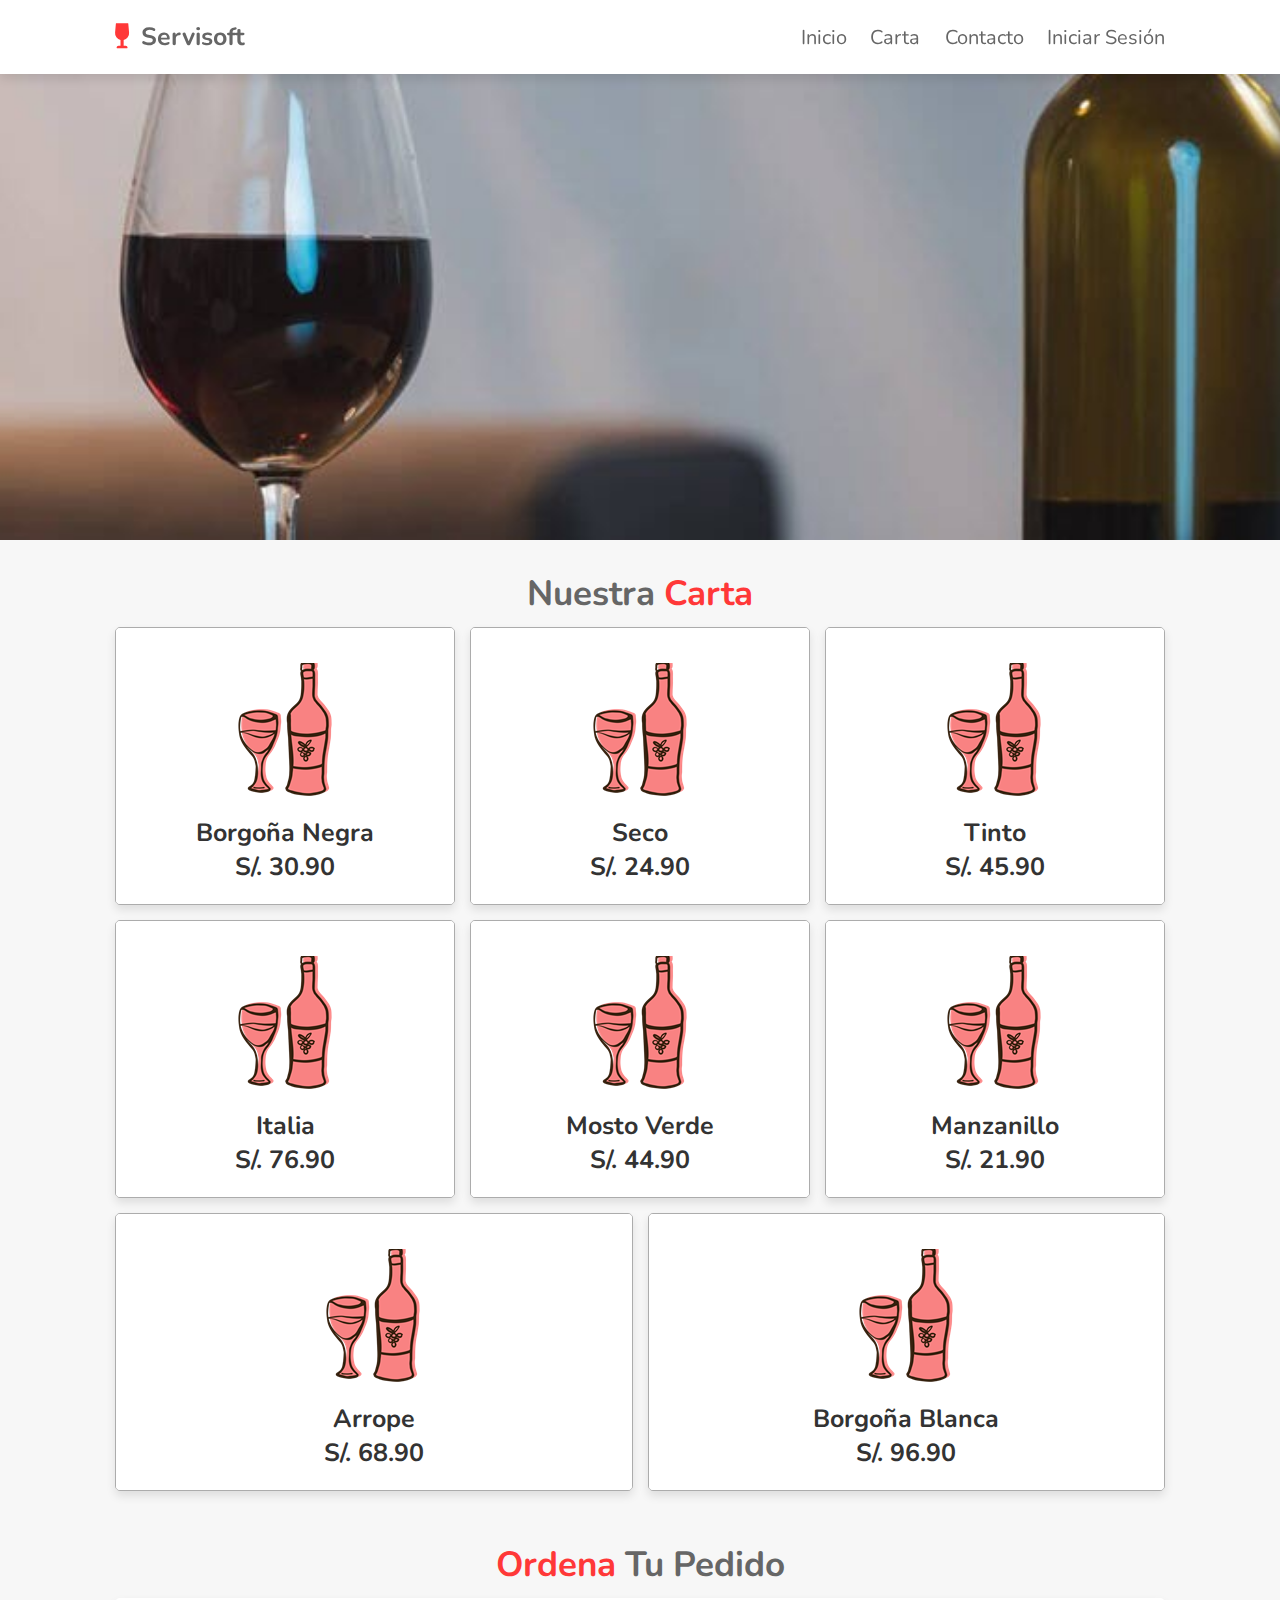
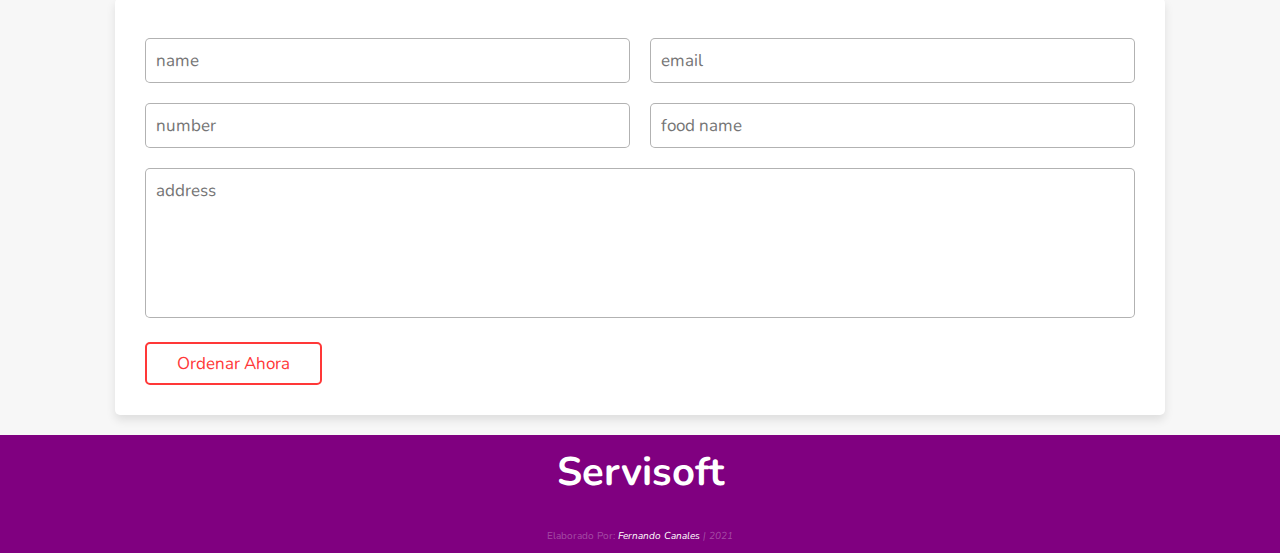
==== views/main.html @ 8d9f6def "Avances del proyecto final del curso de JavaScript" ====
<!DOCTYPE html>
<html lang="en">
<head>
    <meta charset="UTF-8">
    <meta http-equiv="X-UA-Compatible" content="IE=edge">
    <meta name="viewport" content="width=device-width, initial-scale=1.0">
    <link rel="stylesheet" href="../resources/css/Estilos.css">
    <link rel="stylesheet" href="../resources/css/footer.css">
    <script src="../resources/js/jquery-3.6.0.min.js"></script>
    <link rel="stylesheet" href="https://cdnjs.cloudflare.com/ajax/libs/font-awesome/5.15.3/css/all.min.css">
    <title>Servisoft</title>
</head>
<header>
    <a href="#" class="logo"><i class="fas fa-wine-glass"></i>
        Servisoft</a>
    <div id="menu-bar" class="fas fa-bars"></div>
    <nav class="navbar">
        <a href="main.html">inicio</a>
        <a href="#speciality">Carta </a>
        <a href="#order">Contacto</a>
        <a href="../index.html">Iniciar Sesión</a>
    </nav>
</header>
<section class="home" id="home">
</section>
<section class="speciality" id="speciality">
    <h1 class="heading"> Nuestra <span>carta</span> </h1>
    <div class="box-container">
        <div class="box">
            <img class="image" src="../resources/img/borgonanegra.jpg" alt="">
            <div class="content">
                <img src="../resources/img/WineBottleAndGlass.png" alt="">
                <h3>Borgoña Negra</h3>
                <h3>S/. 30.90</h3>
            </div>
        </div>
        <div class="box">
            <img class="image" src="../resources/img/vinoseco.jpg" alt="">
            <div class="content">
                <img src="../resources/img/WineBottleAndGlass.png" alt="">
                <h3>Seco</h3>
                <h3>S/. 24.90</h3>
            </div>
        </div>
        <div class="box">
            <img class="image" src="../resources/img/vinoTinto.jpg" alt="">
            <div class="content">
                <img src="../resources/img/WineBottleAndGlass.png" alt="">
                <h3>Tinto</h3>
                <h3>S/. 45.90</h3>
            </div>
        </div>
        <div class="box">
            <img class="image" src="../resources/img/VinoItalia.jpg" alt="">
            <div class="content">
                <img src="../resources/img/WineBottleAndGlass.png" alt="">
                <h3>Italia</h3>
                <h3>S/. 76.90</h3>
            </div>
        </div>
        <div class="box">
            <img class="image" src="../resources/img/MostoVerde.jpg" alt="">
            <div class="content">
                <img src="../resources/img/WineBottleAndGlass.png" alt="">
                <h3>Mosto Verde</h3>
                <h3>S/. 44.90</h3>
            </div>
        </div>
        <div class="box">
            <img class="image" src="../resources/img/VinoManzanillo.jpg" alt="">
            <div class="content">
                <img src="../resources/img/WineBottleAndGlass.png" alt="">
                <h3>Manzanillo</h3>
                <h3>S/. 21.90</h3>
            </div>
        </div>
        <div class="box">
            <img class="image" src="../resources/img/VinoArrope.jpg" alt="">
            <div class="content">
                <img src="../resources/img/WineBottleAndGlass.png" alt="">
                <h3>Arrope</h3>
                <h3>S/. 68.90</h3>
            </div>
        </div>
        <div class="box">
            <img class="image" src="../resources/img/BorgoñaBlanca.jpg" alt="">
            <div class="content">
                <img src="../resources/img/WineBottleAndGlass.png" alt="">
                <h3>Borgoña Blanca</h3>
                <h3>S/. 96.90</h3>
            </div>
        </div>
    </div>
    </div>
</section>
<section class="order" id="order">
    <h1 class="heading"> <span>ordena</span> tu pedido </h1>
    <div class="row">
        <form id="formularioLS">
            <div class="inputBox">
                <input id="inpnom" type="text" placeholder="name">
                <input id="inpema" type="email" placeholder="email">
            </div>
            <div class="inputBox">
                <input id="inpnum" type="text" placeholder="number">
                <input id="inpfona" type="text" placeholder="food name">
            </div>
            <textarea placeholder="address" id="inpadr" cols="30" rows="10"></textarea>
            <button id="boton-guardar" value="order now" class="btn">Ordenar ahora</button>
        </form>
    </div>
</section>
<footer class="footer-07" align="center">
    <div class="container">
        <div class="row justify-content-center">
            <div class="col-md-12 text-center">
                <h2 class="footer-heading">
                    <a href="#" class="logo">Servisoft</a>
                </h2>
            </div>
        </div>
        <div class="col-md-12 text-center">
            <p class="copyright">Elaborado por: 
                <i class="ion-ios-heart" aria-hidden="true" /> 
                <a href="https://github.com/Jesusf2003" target="_blank">Fernando Canales</a> | 2021
            </p>
        </div>
    </div>
    </footer>
<script src="../resources/js/localstorage.js"></script>
</body>
</html>
---- resources/css/Estilos.css ----
@import url('https://fonts.googleapis.com/css2?family=Nunito:wght@200;300;400;600;700&display=swap');

:root{
  --red:#ff3838;
}

*{
  font-family: 'Nunito', sans-serif;
  margin:0; padding:0;
  box-sizing: border-box;
  outline: none; border:none;
  text-decoration: none;
  text-transform: capitalize;
  transition:all .2s linear;
  
}

*::selection{
  background:var(--red);
  color:#fff;
}

html{
  font-size: 62.5%;
  overflow-x: hidden;
  scroll-behavior: smooth;
  scroll-padding-top: 6rem;
}

body{
  background:#f7f7f7;
}

section{
  padding:2rem 9%;
}

.heading{
  text-align: center;
  font-size: 3.5rem;
  padding:1rem;
  color:#666;
}

.heading span{
  color:var(--red);
}

.btn{
  display: inline-block;
  padding:.8rem 3rem;
  border:.2rem solid var(--red);
  color:var(--red);
  cursor: pointer;
  font-size: 1.7rem;
  border-radius: .5rem;
  position: relative;
  overflow: hidden;
  z-index: 0;
  margin-top: 1rem;
}
.boton2{
  display: flex;
  justify-content: center;
}

.btn::before{
  content: '';
  position: absolute;
  top:0; right: 0;
  width:0%;
  height:100%;
  background:var(--red);
  transition: .3s linear;
  z-index: -1;
}

.btn:hover::before{
  width:100%;
  left: 0;
}

.btn:hover{
  color:#fff;
}

header{
  position: fixed;
  top:0; left: 0; right:0;
  z-index: 1000;
  display: flex;
  align-items: center;
  justify-content: space-between;
  background:#fff;
  padding:2rem 9%;
  box-shadow: 0 .5rem 1rem rgba(0,0,0,.1);
}

header .logo{
  font-size: 2.5rem;
  font-weight: bolder;
  color:#666;
}

header .logo i{
  padding-right: .5rem;
  color:var(--red);
}

header .navbar a{
  font-size: 2rem;
  margin-left: 2rem;
  color:#666;
}

header .navbar a:hover{
  color:var(--red);
}

#menu-bar{
  font-size: 3rem;
  cursor: pointer;
  color:#666;
  border:.1rem solid #666;
  border-radius: .3rem;
  padding:.5rem 1.5rem;
  display: none;
}

.home{
  display: flex;
  flex-wrap: wrap;
  gap:1.5rem;
  min-height: 60vh;
  align-items: center;
  background:url(../img/winebanner.jpg) no-repeat;
  background-size: cover;
  background-position: center;
}

.home .content{
  flex:1 1 40rem;
  padding-top: 6.5rem;
}
.txt
{
  text-align:justify;
}
.home .image{
 /*flex:1 1 40rem;*/
 width: 410px;
 height: 200px;

}

.home .image img{
  width:100%;
  padding:1rem;
  animation:float 3s linear infinite;
}

@keyframes float{
  0%, 100%{
    transform: translateY(0rem);
  }
  50%{
    transform: translateY(3rem);
  }
}

.home .content h3{
  font-size: 5rem;
  color:#333;
}

.home .content p{
  font-size: 1.7rem;
  color:#666;
  padding:1rem 0;
}

.speciality .box-container{
  display: flex;
  flex-wrap: wrap;
  gap:1.5rem;
}

.speciality .box-container .box{
  flex:1 1 30rem;
  position: relative;
  overflow: hidden;
  box-shadow: 0 .5rem 1rem rgba(0,0,0,.1);
  border:.1rem solid rgba(0,0,0,.3);
  cursor: pointer;
  border-radius: .5rem;
}

.speciality .box-container .box .image{
  height:100%;
  width:100%;
  object-fit: cover;
  position: absolute;
  top:-100%; left:0;
}

.speciality .box-container .box .content{
  text-align: center;
  background:#fff;
  padding:2rem;
}

.speciality .box-container .box .content img{
  margin:1.5rem 0;
}

.speciality .box-container .box .content h3{
  font-size: 2.5rem;
  color:#333;
}

.speciality .box-container .box .content p{
  font-size: 1.6rem;
  color:#666;
  padding:1rem 0;
}

.speciality .box-container .box:hover .image{
  top:0;
}

.speciality .box-container .box:hover .content{
  transform: translateY(100%);
}

.popular .box-container{
  display: flex;
  flex-wrap: wrap;
  gap:1.5rem;
}

.popular .box-container .box{
  padding:2rem;
  background:#fff;
  box-shadow: 0 .5rem 1rem rgba(0,0,0,.1);
  border:.1rem solid rgba(0,0,0,.3);
  border-radius: .5rem;
  text-align: center;
  flex:1 1 30rem;
  position: relative;
}

.popular .box-container .box img{
  height:25rem;
  object-fit: cover;
  width:100%;
  border-radius: .5rem;
}

.popular .box-container .box .price{
  position: absolute;
  top:3rem; left:3rem;
  background:var(--red);
  color:#fff;
  font-size: 2rem;
  padding:.5rem 1rem;
  border-radius: .5rem;
}

.popular .box-container .box h3{
  color:#333;
  font-size: 2.5rem;
  padding-top: 1rem;
}

.popular .box-container .box .stars i{
  color:gold;
  font-size: 1.7rem;
  padding:1rem .1rem;
}

.steps{
  display: flex;
  flex-wrap: wrap;
  gap:1.5rem;
  padding:1rem;
}

.steps .box{
  flex:1 1 25rem;
  padding:1rem;
  text-align: center;
}

.steps .box img{
  border-radius: 50%;
  border:1rem solid #fff;
  box-shadow: 0 .5rem 1rem rgba(0,0,0,.1);
}

.steps .box h3{
  font-size: 3rem;
  color:#333;
  padding:1rem;
}

.gallery .box-container{
  display: flex;
  flex-wrap: wrap;
  gap:1.5rem;
}

.gallery .box-container .box{
  height:25rem;
  flex:1 1 30rem;
  border:1rem solid #fff;
  box-shadow: 0 .5rem 1rem rgba(0,0,0,.1);
  border-radius: .5rem;
  position: relative;
  overflow: hidden;
}

.gallery .box-container .box img{
  height:100%;
  width:100%;
  object-fit: cover;
}

.gallery .box-container .box .content{
  position: absolute;
  top:-100%; left:0;
  height: 100%;
  width:100%;
  background:rgba(255,255,255,.9);
  padding:2rem;
  padding-top: 5rem;
  text-align: center;
}

.gallery .box-container .box .content h3{
  font-size: 2.5rem;
  color:#333;
}

.gallery .box-container .box .content p{
  font-size: 1.5rem;
  color:#666;
  padding:1rem 0;
}

.gallery .box-container .box:hover .content{
  top:0;
}

.review .box-container{
  display: flex;
  flex-wrap: wrap;
  gap:1.5rem;
}

.review .box-container .box{
  text-align: center;
  padding:2rem;
  border:1rem solid #fff;
  box-shadow: 0 .5rem 1rem rgba(0,0,0,.3);
  border-radius: .5rem;
  flex:1 1 25rem;
  background:#333;
  margin-top: 6rem;

}

.review .box-container .box img{
  height: 12rem;
  width:12rem;
  border-radius: 50%;
  border:1rem solid #fff;
  margin-top: -8rem;
  object-fit: cover;
}

.review .box-container .box h3{
  font-size: 2.5rem;
  color:#fff;
  padding:.5rem 0;
}

.review .box-container .box .stars i{
  font-size: 2rem;
  color:var(--red);
  padding:.5rem 0;
}

.review .box-container .box p{
  font-size: 1.5rem;
  color:#eee;
  padding:1rem 0;
}

.order .row{
  padding:2rem;
  box-shadow: 0 .5rem 1rem rgba(0,0,0,.1);
  background:#fff;
  display: flex;
  flex-wrap: wrap;
  gap:1.5rem;
  border-radius: .5rem;
}

.order .row .image{
  flex:1 1 30rem;
}

.order .row .image img{
  height: 100%;
  width:100%;
  object-fit: cover;
  border-radius: .5rem;
}

.order .row form{
  flex:1 1 50rem;
  padding:1rem;
}

.order .row form .inputBox{
  display: flex;
  justify-content: space-between;
  flex-wrap: wrap;
}

.order .row form .inputBox input, .order .row form textarea{
  padding:1rem;
  margin:1rem 0;
  font-size: 1.7rem;
  color:#333;
  text-transform: none;
  border:.1rem solid rgba(0,0,0,.3);
  border-radius: .5rem;
  width:49%;
}

.order .row form textarea{
  width:100%;
  resize: none;
  height:15rem;
}

.order .row form .btn{
  background:none;
}

.order .row form .btn:hover{
  background:var(--red);
}

.footer{
  background:#000;
  text-align: center;
}

.footer .share{
  display: flex;
  gap:1.5rem;
  justify-content: center;
  flex-wrap: wrap;
}

.footer .credit{
  padding:2.5rem 1rem;
  color:#fff;
  font-weight: normal;
  font-size: 2rem;
}

.footer .credit span{
  color:var(--red);
}

#scroll-top{
  position: fixed;
  top:-120%;
  right:2rem;
  padding:.5rem 1.5rem;
  font-size: 4rem;
  background:var(--red);
  color:#fff;
  border-radius: .5rem;
  transition: 1s linear;
  z-index: 1000;
}

#scroll-top.active{
  top:calc(100% - 12rem)
}

.loader-container{
  position: fixed;
  top:0; left:0;
  z-index: 10000;
  background:#fff;
  display: flex;
  align-items: center;
  justify-content: center;
  height:100%;
  width:100%;
}

.loader-container.fade-out{
  top:-120%;
}


.mapa {
    padding: 15px ;
    background: #fff;
;
    text-align: center;
}
.mapa h3{
    font-size: 25px;
}
.mapa p{
    text-align: justify;
}



@media(max-width:991px){

  html{
    font-size: 55%;
  }

  header{
    padding:2rem;
  }

  section{
    padding:2rem;
  }

}

@media(max-width:768px){

  #menu-bar{
    display: initial;
  }

  header .navbar{
    position: absolute;
    top:100%; left: 0; right:0;
    background: #f7f7f7;
    border-top: .1rem solid rgba(0,0,0,.1);
    clip-path: polygon(0 0, 100% 0, 100% 0, 0 0);
  }

  header .navbar.active{
    clip-path: polygon(0 0, 100% 0, 100% 100%, 0% 100%);
  }

  header .navbar a{
    margin: 1.5rem;
    padding:1.5rem;
    display: block;
    border:.2rem solid rgba(0,0,0,.1);
    border-left:.5rem solid var(--red);
    background:#fff;
  }

}

@media(max-width:450px){

  html{
    font-size: 50%;
  }

  .order .row form .inputBox input{
    width:100%;
  }

}
---- resources/css/footer.css ----
.ftco-footer-social li {
    list-style: none;
    margin: 0 10px 0 0;
    display: inline-block;
}

.ftco-footer-social li a {
    height: 40px;
    width: 40px;
    display: block;
    background: rgba(0, 0, 0, 0.05);
    border-radius: 50%;
    position: relative;
}

.ftco-footer-social li a span {
    position: absolute;
    font-size: 20px;
    top: 50%;
    left: 50%;
    -webkit-transform: translate(-50%, -50%);
    -ms-transform: translate(-50%, -50%);
    transform: translate(-50%, -50%);
}

.ftco-footer-social li a:hover {
    color: #fff;
}

footer {
    padding: 1em 0;
}

.footer-07 {
    background: purple;
}

.footer-07 a {
    color: white;
}

.footer-07 p {
    color: rgba(255, 255, 255, 0.3);
}

.footer-07 .footer-heading {
    font-size: 40px;
    color: #fff;
    font-weight: 700;
    margin-bottom: 30px;
}

.footer-07 .footer-heading .logo {
    color: #fff;
}

.footer-07 .menu {
    margin-bottom: 30px;
}

.footer-07 .menu a {
    color: rgba(255, 255, 255, 0.6);
    margin: 0 10px;
    text-transform: uppercase;
    letter-spacing: 1px;
}

.footer-07 .ftco-footer-social li a {
    background: transparent;
    border: 1px solid #a3de83;
}
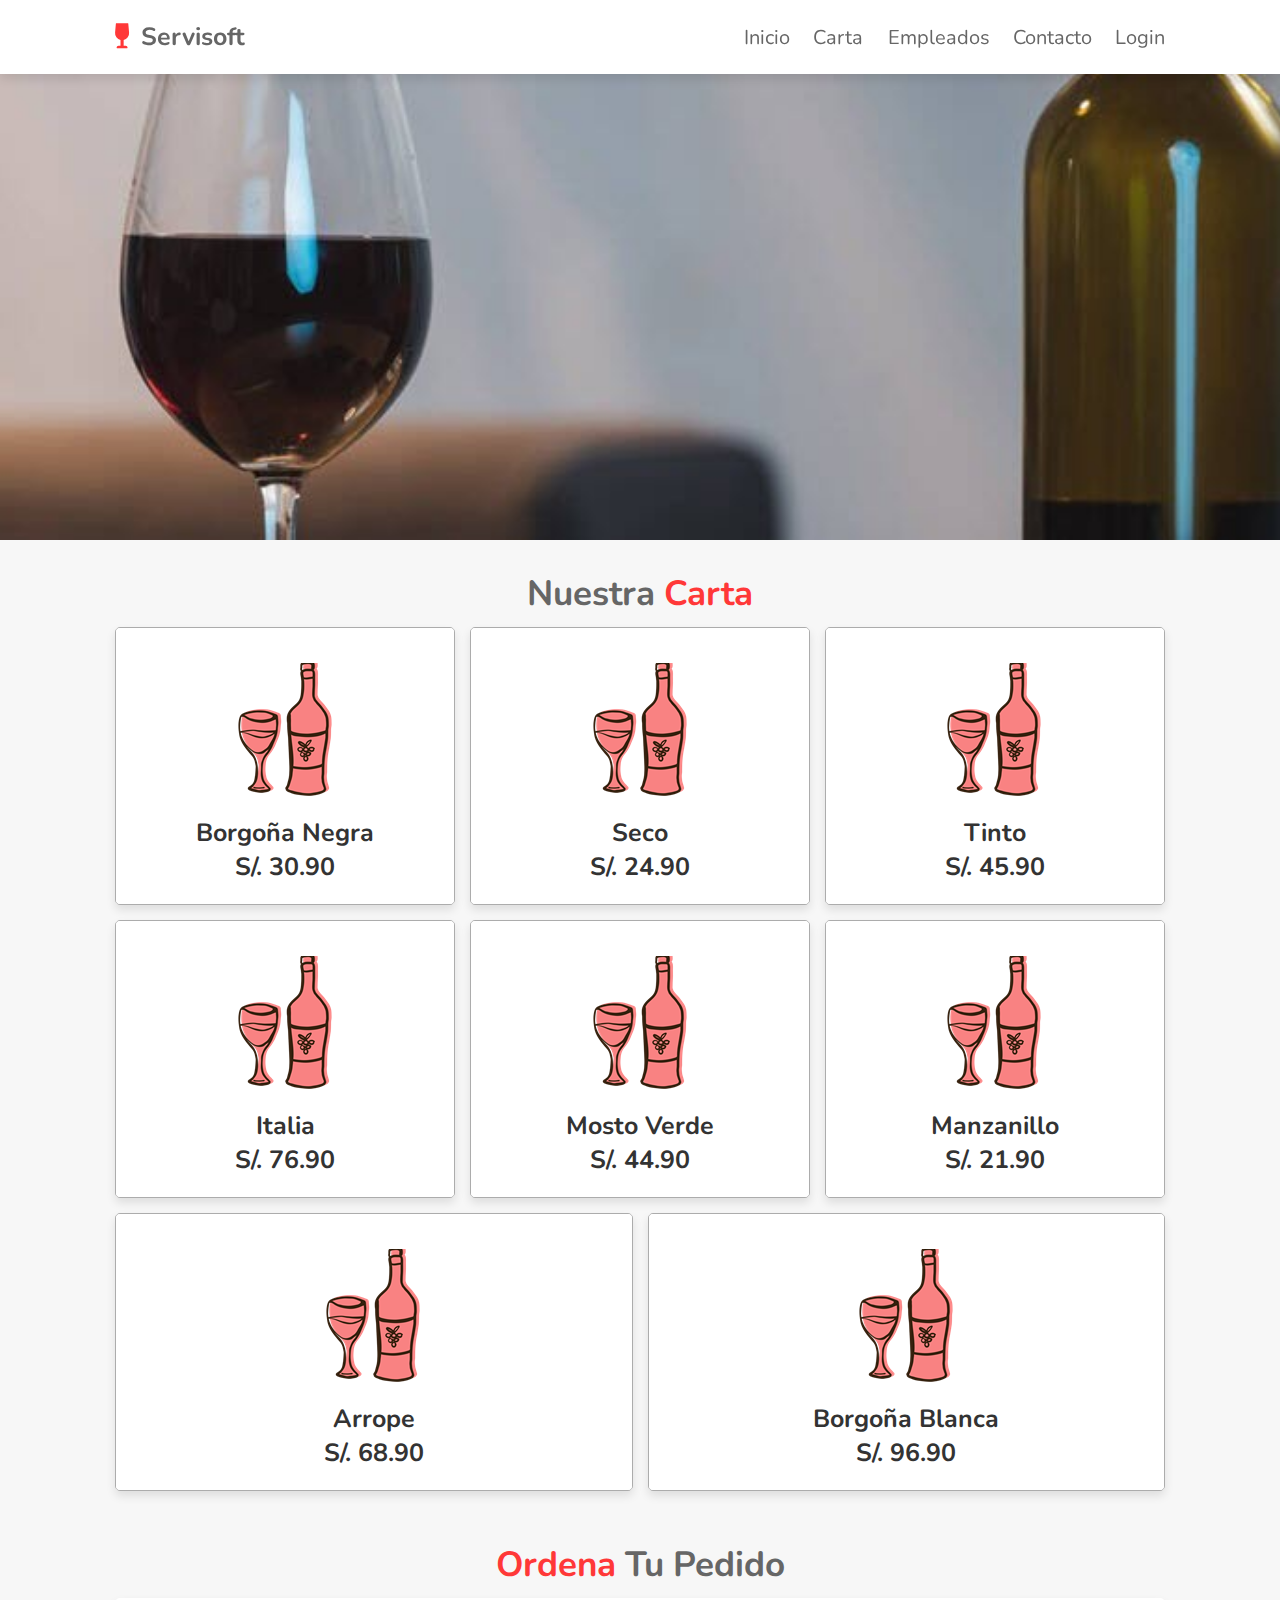
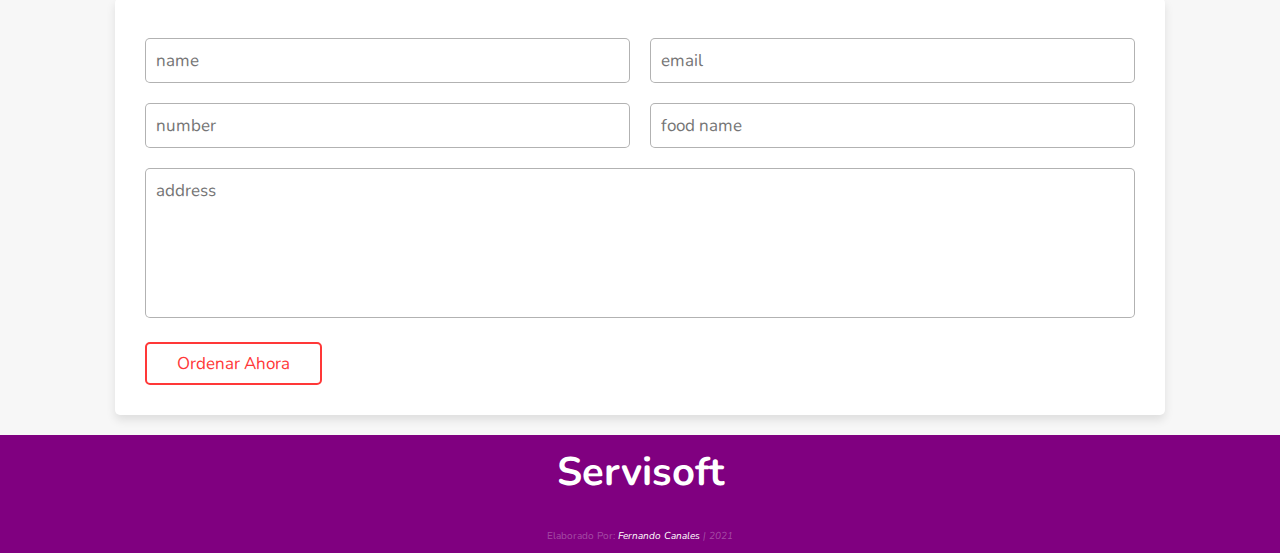
==== commit 205b1b6b: "Se realizaron los siguiente arreglos: Limpieza en la carpeta resources/css, limpieza de código en lo" ====
--- a/views/main.html
+++ b/views/main.html
@@ -1,11 +1,13 @@
 <!DOCTYPE html>
 <html lang="en">
+
 <head>
     <meta charset="UTF-8">
     <meta http-equiv="X-UA-Compatible" content="IE=edge">
     <meta name="viewport" content="width=device-width, initial-scale=1.0">
     <link rel="stylesheet" href="../resources/css/Estilos.css">
-    <link rel="stylesheet" href="../resources/css/footer.css">
+    <link rel="stylesheet" href="../resources/css/alertify.css">
+    <link rel="stylesheet" href="../resources/css/alertify.min.css">
     <script src="../resources/js/jquery-3.6.0.min.js"></script>
     <link rel="stylesheet" href="https://cdnjs.cloudflare.com/ajax/libs/font-awesome/5.15.3/css/all.min.css">
     <title>Servisoft</title>
@@ -17,8 +19,9 @@
     <nav class="navbar">
         <a href="main.html">inicio</a>
         <a href="#speciality">Carta </a>
+        <a href="NewEmployee.html">Empleados</a>
         <a href="#order">Contacto</a>
-        <a href="../index.html">Iniciar Sesión</a>
+        <a href="../index.html">Login</a>
     </nav>
 </header>
 <section class="home" id="home">
@@ -98,14 +101,14 @@
     <div class="row">
         <form id="formularioLS">
             <div class="inputBox">
-                <input id="inpnom" type="text" placeholder="name">
-                <input id="inpema" type="email" placeholder="email">
+                <input id="inpnom" type="text" placeholder="name" required>
+                <input id="inpema" type="email" placeholder="email" required>
             </div>
             <div class="inputBox">
-                <input id="inpnum" type="text" placeholder="number">
-                <input id="inpfona" type="text" placeholder="food name">
+                <input id="inpnum" type="text" placeholder="number" required>
+                <input id="inpfona" type="text" placeholder="food name" required>
             </div>
-            <textarea placeholder="address" id="inpadr" cols="30" rows="10"></textarea>
+            <textarea placeholder="address" id="inpadr" cols="30" rows="10" required></textarea>
             <button id="boton-guardar" value="order now" class="btn">Ordenar ahora</button>
         </form>
     </div>
@@ -120,13 +123,15 @@
             </div>
         </div>
         <div class="col-md-12 text-center">
-            <p class="copyright">Elaborado por: 
-                <i class="ion-ios-heart" aria-hidden="true" /> 
+            <p class="copyright">Elaborado por:
+                <i class="ion-ios-heart" aria-hidden="true" />
                 <a href="https://github.com/Jesusf2003" target="_blank">Fernando Canales</a> | 2021
             </p>
         </div>
     </div>
-    </footer>
+</footer>
 <script src="../resources/js/localstorage.js"></script>
+<script src="../resources/js/alertify.min.js"></script>
 </body>
+
 </html>--- a/resources/css/Estilos.css
+++ b/resources/css/Estilos.css
@@ -580,4 +580,76 @@
     width:100%;
   }
 
+}
+
+.ftco-footer-social li {
+  list-style: none;
+  margin: 0 10px 0 0;
+  display: inline-block;
+}
+
+.ftco-footer-social li a {
+  height: 40px;
+  width: 40px;
+  display: block;
+  background: rgba(0, 0, 0, 0.05);
+  border-radius: 50%;
+  position: relative;
+}
+
+.ftco-footer-social li a span {
+  position: absolute;
+  font-size: 20px;
+  top: 50%;
+  left: 50%;
+  -webkit-transform: translate(-50%, -50%);
+  -ms-transform: translate(-50%, -50%);
+  transform: translate(-50%, -50%);
+}
+
+.ftco-footer-social li a:hover {
+  color: #fff;
+}
+
+footer {
+  padding: 1em 0;
+}
+
+.footer-07 {
+  background: purple;
+}
+
+.footer-07 a {
+  color: white;
+}
+
+.footer-07 p {
+  color: rgba(255, 255, 255, 0.3);
+}
+
+.footer-07 .footer-heading {
+  font-size: 40px;
+  color: #fff;
+  font-weight: 700;
+  margin-bottom: 30px;
+}
+
+.footer-07 .footer-heading .logo {
+  color: #fff;
+}
+
+.footer-07 .menu {
+  margin-bottom: 30px;
+}
+
+.footer-07 .menu a {
+  color: rgba(255, 255, 255, 0.6);
+  margin: 0 10px;
+  text-transform: uppercase;
+  letter-spacing: 1px;
+}
+
+.footer-07 .ftco-footer-social li a {
+  background: transparent;
+  border: 1px solid #a3de83;
 }--- a/resources/css/alertify.css
+++ b/resources/css/alertify.css
@@ -0,0 +1,968 @@
+/**
+ * alertifyjs 1.13.1 http://alertifyjs.com
+ * AlertifyJS is a javascript framework for developing pretty browser dialogs and notifications.
+ * Copyright 2019 Mohammad Younes <Mohammad@alertifyjs.com> (http://alertifyjs.com) 
+ * Licensed under GPL 3 <https://opensource.org/licenses/gpl-3.0>*/
+.alertify .ajs-dimmer {
+  position: fixed;
+  z-index: 1981;
+  top: 0;
+  right: 0;
+  bottom: 0;
+  left: 0;
+  padding: 0;
+  margin: 0;
+  background-color: #252525;
+  opacity: .5;
+}
+.alertify .ajs-modal {
+  position: fixed;
+  top: 0;
+  right: 0;
+  left: 0;
+  bottom: 0;
+  padding: 0;
+  overflow-y: auto;
+  z-index: 1981;
+}
+.alertify .ajs-dialog {
+  position: relative;
+  margin: 5% auto;
+  min-height: 110px;
+  max-width: 500px;
+  padding: 24px 24px 0 24px;
+  outline: 0;
+  background-color: #fff;
+}
+.alertify .ajs-dialog.ajs-capture:before {
+  content: '';
+  position: absolute;
+  top: 0;
+  right: 0;
+  bottom: 0;
+  left: 0;
+  display: block;
+  z-index: 1;
+}
+.alertify .ajs-reset {
+  position: absolute !important;
+  display: inline !important;
+  width: 0 !important;
+  height: 0 !important;
+  opacity: 0 !important;
+}
+.alertify .ajs-commands {
+  position: absolute;
+  right: 4px;
+  margin: -14px 24px 0 0;
+  z-index: 2;
+}
+.alertify .ajs-commands button {
+  display: none;
+  width: 10px;
+  height: 10px;
+  margin-left: 10px;
+  padding: 10px;
+  border: 0;
+  background-color: transparent;
+  background-repeat: no-repeat;
+  background-position: center;
+  cursor: pointer;
+}
+.alertify .ajs-commands button.ajs-close {
+  background-image: url([data-uri]);
+}
+.alertify .ajs-commands button.ajs-maximize {
+  background-image: url([data-uri]);
+}
+.alertify .ajs-header {
+  margin: -24px;
+  margin-bottom: 0;
+  padding: 16px 24px;
+  background-color: #fff;
+}
+.alertify .ajs-body {
+  min-height: 56px;
+}
+.alertify .ajs-body .ajs-content {
+  padding: 16px 24px 16px 16px;
+}
+.alertify .ajs-footer {
+  padding: 4px;
+  margin-left: -24px;
+  margin-right: -24px;
+  min-height: 43px;
+  background-color: #fff;
+}
+.alertify .ajs-footer .ajs-buttons.ajs-primary {
+  text-align: right;
+}
+.alertify .ajs-footer .ajs-buttons.ajs-primary .ajs-button {
+  margin: 4px;
+}
+.alertify .ajs-footer .ajs-buttons.ajs-auxiliary {
+  float: left;
+  clear: none;
+  text-align: left;
+}
+.alertify .ajs-footer .ajs-buttons.ajs-auxiliary .ajs-button {
+  margin: 4px;
+}
+.alertify .ajs-footer .ajs-buttons .ajs-button {
+  min-width: 88px;
+  min-height: 35px;
+}
+.alertify .ajs-handle {
+  position: absolute;
+  display: none;
+  width: 10px;
+  height: 10px;
+  right: 0;
+  bottom: 0;
+  z-index: 1;
+  background-image: url([data-uri]);
+  -webkit-transform: scaleX(1) /*rtl:scaleX(-1)*/;
+          transform: scaleX(1) /*rtl:scaleX(-1)*/;
+  cursor: se-resize;
+}
+.alertify.ajs-no-overflow .ajs-body .ajs-content {
+  overflow: hidden !important;
+}
+.alertify.ajs-no-padding.ajs-maximized .ajs-body .ajs-content {
+  left: 0;
+  right: 0;
+  padding: 0;
+}
+.alertify.ajs-no-padding:not(.ajs-maximized) .ajs-body {
+  margin-left: -24px;
+  margin-right: -24px;
+}
+.alertify.ajs-no-padding:not(.ajs-maximized) .ajs-body .ajs-content {
+  padding: 0;
+}
+.alertify.ajs-no-padding.ajs-resizable .ajs-body .ajs-content {
+  left: 0;
+  right: 0;
+}
+.alertify.ajs-maximizable .ajs-commands button.ajs-maximize,
+.alertify.ajs-maximizable .ajs-commands button.ajs-restore {
+  display: inline-block;
+}
+.alertify.ajs-closable .ajs-commands button.ajs-close {
+  display: inline-block;
+}
+.alertify.ajs-maximized .ajs-dialog {
+  width: 100% !important;
+  height: 100% !important;
+  max-width: none !important;
+  margin: 0 auto !important;
+  top: 0 !important;
+  left: 0 !important;
+}
+.alertify.ajs-maximized.ajs-modeless .ajs-modal {
+  position: fixed !important;
+  min-height: 100% !important;
+  max-height: none !important;
+  margin: 0 !important;
+}
+.alertify.ajs-maximized .ajs-commands button.ajs-maximize {
+  background-image: url([data-uri]);
+}
+.alertify.ajs-resizable .ajs-dialog,
+.alertify.ajs-maximized .ajs-dialog {
+  padding: 0;
+}
+.alertify.ajs-resizable .ajs-commands,
+.alertify.ajs-maximized .ajs-commands {
+  margin: 14px 24px 0 0;
+}
+.alertify.ajs-resizable .ajs-header,
+.alertify.ajs-maximized .ajs-header {
+  position: absolute;
+  top: 0;
+  left: 0;
+  right: 0;
+  margin: 0;
+  padding: 16px 24px;
+}
+.alertify.ajs-resizable .ajs-body,
+.alertify.ajs-maximized .ajs-body {
+  min-height: 224px;
+  display: inline-block;
+}
+.alertify.ajs-resizable .ajs-body .ajs-content,
+.alertify.ajs-maximized .ajs-body .ajs-content {
+  position: absolute;
+  top: 50px;
+  right: 24px;
+  bottom: 50px;
+  left: 24px;
+  overflow: auto;
+}
+.alertify.ajs-resizable .ajs-footer,
+.alertify.ajs-maximized .ajs-footer {
+  position: absolute;
+  left: 0;
+  right: 0;
+  bottom: 0;
+  margin: 0;
+}
+.alertify.ajs-resizable:not(.ajs-maximized) .ajs-dialog {
+  min-width: 548px;
+}
+.alertify.ajs-resizable:not(.ajs-maximized) .ajs-handle {
+  display: block;
+}
+.alertify.ajs-movable:not(.ajs-maximized) .ajs-header {
+  cursor: move;
+}
+.alertify.ajs-modeless .ajs-dimmer,
+.alertify.ajs-modeless .ajs-reset {
+  display: none;
+}
+.alertify.ajs-modeless .ajs-modal {
+  overflow: visible;
+  max-width: none;
+  max-height: 0;
+}
+.alertify.ajs-modeless.ajs-pinnable .ajs-commands button.ajs-pin {
+  display: inline-block;
+  background-image: url([data-uri]);
+}
+.alertify.ajs-modeless.ajs-unpinned .ajs-modal {
+  position: absolute;
+}
+.alertify.ajs-modeless.ajs-unpinned .ajs-commands button.ajs-pin {
+  background-image: url([data-uri]);
+}
+.alertify.ajs-modeless:not(.ajs-unpinned) .ajs-body {
+  max-height: 500px;
+  overflow: auto;
+}
+.alertify.ajs-basic .ajs-header {
+  opacity: 0;
+}
+.alertify.ajs-basic .ajs-footer {
+  visibility: hidden;
+}
+.alertify.ajs-frameless .ajs-header {
+  position: absolute;
+  top: 0;
+  left: 0;
+  right: 0;
+  min-height: 60px;
+  margin: 0;
+  padding: 0;
+  opacity: 0;
+  z-index: 1;
+}
+.alertify.ajs-frameless .ajs-footer {
+  display: none;
+}
+.alertify.ajs-frameless .ajs-body .ajs-content {
+  position: absolute;
+  top: 0;
+  right: 0;
+  bottom: 0;
+  left: 0;
+}
+.alertify.ajs-frameless:not(.ajs-resizable) .ajs-dialog {
+  padding-top: 0;
+}
+.alertify.ajs-frameless:not(.ajs-resizable) .ajs-dialog .ajs-commands {
+  margin-top: 0;
+}
+.ajs-no-overflow {
+  overflow: hidden !important;
+  outline: none;
+}
+.ajs-no-overflow.ajs-fixed {
+  position: fixed;
+  top: 0;
+  right: 0;
+  bottom: 0;
+  left: 0;
+  overflow-y: scroll!important;
+}
+.ajs-no-selection,
+.ajs-no-selection * {
+  -webkit-user-select: none;
+     -moz-user-select: none;
+      -ms-user-select: none;
+          user-select: none;
+}
+@media screen and (max-width: 568px) {
+  .alertify .ajs-dialog {
+    min-width: 150px;
+  }
+  .alertify:not(.ajs-maximized) .ajs-modal {
+    padding: 0 5%;
+  }
+  .alertify:not(.ajs-maximized).ajs-resizable .ajs-dialog {
+    min-width: initial;
+    min-width: auto /*IE fallback*/;
+  }
+}
+@-moz-document url-prefix() {
+  .alertify button:focus {
+    outline: 1px dotted #3593D2;
+  }
+}
+.alertify .ajs-dimmer,
+.alertify .ajs-modal {
+  -webkit-transform: translate3d(0, 0, 0);
+          transform: translate3d(0, 0, 0);
+  -webkit-transition-property: opacity, visibility;
+  transition-property: opacity, visibility;
+  -webkit-transition-timing-function: linear;
+          transition-timing-function: linear;
+  -webkit-transition-duration: 250ms;
+          transition-duration: 250ms;
+}
+.alertify.ajs-hidden .ajs-dimmer,
+.alertify.ajs-hidden .ajs-modal {
+  visibility: hidden;
+  opacity: 0;
+}
+.alertify.ajs-in:not(.ajs-hidden) .ajs-dialog {
+  -webkit-animation-duration: 500ms;
+          animation-duration: 500ms;
+}
+.alertify.ajs-out.ajs-hidden .ajs-dialog {
+  -webkit-animation-duration: 250ms;
+          animation-duration: 250ms;
+}
+.alertify .ajs-dialog.ajs-shake {
+  -webkit-animation-name: ajs-shake;
+          animation-name: ajs-shake;
+  -webkit-animation-duration: .1s;
+          animation-duration: .1s;
+  -webkit-animation-fill-mode: both;
+          animation-fill-mode: both;
+}
+@-webkit-keyframes ajs-shake {
+  0%,
+  100% {
+    -webkit-transform: translate3d(0, 0, 0);
+            transform: translate3d(0, 0, 0);
+  }
+  10%,
+  30%,
+  50%,
+  70%,
+  90% {
+    -webkit-transform: translate3d(-10px, 0, 0);
+            transform: translate3d(-10px, 0, 0);
+  }
+  20%,
+  40%,
+  60%,
+  80% {
+    -webkit-transform: translate3d(10px, 0, 0);
+            transform: translate3d(10px, 0, 0);
+  }
+}
+@keyframes ajs-shake {
+  0%,
+  100% {
+    -webkit-transform: translate3d(0, 0, 0);
+            transform: translate3d(0, 0, 0);
+  }
+  10%,
+  30%,
+  50%,
+  70%,
+  90% {
+    -webkit-transform: translate3d(-10px, 0, 0);
+            transform: translate3d(-10px, 0, 0);
+  }
+  20%,
+  40%,
+  60%,
+  80% {
+    -webkit-transform: translate3d(10px, 0, 0);
+            transform: translate3d(10px, 0, 0);
+  }
+}
+.alertify.ajs-slide.ajs-in:not(.ajs-hidden) .ajs-dialog {
+  -webkit-animation-name: ajs-slideIn;
+          animation-name: ajs-slideIn;
+  -webkit-animation-timing-function: cubic-bezier(0.175, 0.885, 0.32, 1.275);
+          animation-timing-function: cubic-bezier(0.175, 0.885, 0.32, 1.275);
+}
+.alertify.ajs-slide.ajs-out.ajs-hidden .ajs-dialog {
+  -webkit-animation-name: ajs-slideOut;
+          animation-name: ajs-slideOut;
+  -webkit-animation-timing-function: cubic-bezier(0.6, -0.28, 0.735, 0.045);
+          animation-timing-function: cubic-bezier(0.6, -0.28, 0.735, 0.045);
+}
+.alertify.ajs-zoom.ajs-in:not(.ajs-hidden) .ajs-dialog {
+  -webkit-animation-name: ajs-zoomIn;
+          animation-name: ajs-zoomIn;
+}
+.alertify.ajs-zoom.ajs-out.ajs-hidden .ajs-dialog {
+  -webkit-animation-name: ajs-zoomOut;
+          animation-name: ajs-zoomOut;
+}
+.alertify.ajs-fade.ajs-in:not(.ajs-hidden) .ajs-dialog {
+  -webkit-animation-name: ajs-fadeIn;
+          animation-name: ajs-fadeIn;
+}
+.alertify.ajs-fade.ajs-out.ajs-hidden .ajs-dialog {
+  -webkit-animation-name: ajs-fadeOut;
+          animation-name: ajs-fadeOut;
+}
+.alertify.ajs-pulse.ajs-in:not(.ajs-hidden) .ajs-dialog {
+  -webkit-animation-name: ajs-pulseIn;
+          animation-name: ajs-pulseIn;
+}
+.alertify.ajs-pulse.ajs-out.ajs-hidden .ajs-dialog {
+  -webkit-animation-name: ajs-pulseOut;
+          animation-name: ajs-pulseOut;
+}
+.alertify.ajs-flipx.ajs-in:not(.ajs-hidden) .ajs-dialog {
+  -webkit-animation-name: ajs-flipInX;
+          animation-name: ajs-flipInX;
+}
+.alertify.ajs-flipx.ajs-out.ajs-hidden .ajs-dialog {
+  -webkit-animation-name: ajs-flipOutX;
+          animation-name: ajs-flipOutX;
+}
+.alertify.ajs-flipy.ajs-in:not(.ajs-hidden) .ajs-dialog {
+  -webkit-animation-name: ajs-flipInY;
+          animation-name: ajs-flipInY;
+}
+.alertify.ajs-flipy.ajs-out.ajs-hidden .ajs-dialog {
+  -webkit-animation-name: ajs-flipOutY;
+          animation-name: ajs-flipOutY;
+}
+@-webkit-keyframes ajs-pulseIn {
+  0%,
+  20%,
+  40%,
+  60%,
+  80%,
+  100% {
+    -webkit-transition-timing-function: cubic-bezier(0.215, 0.61, 0.355, 1);
+            transition-timing-function: cubic-bezier(0.215, 0.61, 0.355, 1);
+  }
+  0% {
+    opacity: 0;
+    -webkit-transform: scale3d(0.3, 0.3, 0.3);
+            transform: scale3d(0.3, 0.3, 0.3);
+  }
+  20% {
+    -webkit-transform: scale3d(1.1, 1.1, 1.1);
+            transform: scale3d(1.1, 1.1, 1.1);
+  }
+  40% {
+    -webkit-transform: scale3d(0.9, 0.9, 0.9);
+            transform: scale3d(0.9, 0.9, 0.9);
+  }
+  60% {
+    opacity: 1;
+    -webkit-transform: scale3d(1.03, 1.03, 1.03);
+            transform: scale3d(1.03, 1.03, 1.03);
+  }
+  80% {
+    -webkit-transform: scale3d(0.97, 0.97, 0.97);
+            transform: scale3d(0.97, 0.97, 0.97);
+  }
+  100% {
+    opacity: 1;
+    -webkit-transform: scale3d(1, 1, 1);
+            transform: scale3d(1, 1, 1);
+  }
+}
+@keyframes ajs-pulseIn {
+  0%,
+  20%,
+  40%,
+  60%,
+  80%,
+  100% {
+    -webkit-transition-timing-function: cubic-bezier(0.215, 0.61, 0.355, 1);
+            transition-timing-function: cubic-bezier(0.215, 0.61, 0.355, 1);
+  }
+  0% {
+    opacity: 0;
+    -webkit-transform: scale3d(0.3, 0.3, 0.3);
+            transform: scale3d(0.3, 0.3, 0.3);
+  }
+  20% {
+    -webkit-transform: scale3d(1.1, 1.1, 1.1);
+            transform: scale3d(1.1, 1.1, 1.1);
+  }
+  40% {
+    -webkit-transform: scale3d(0.9, 0.9, 0.9);
+            transform: scale3d(0.9, 0.9, 0.9);
+  }
+  60% {
+    opacity: 1;
+    -webkit-transform: scale3d(1.03, 1.03, 1.03);
+            transform: scale3d(1.03, 1.03, 1.03);
+  }
+  80% {
+    -webkit-transform: scale3d(0.97, 0.97, 0.97);
+            transform: scale3d(0.97, 0.97, 0.97);
+  }
+  100% {
+    opacity: 1;
+    -webkit-transform: scale3d(1, 1, 1);
+            transform: scale3d(1, 1, 1);
+  }
+}
+@-webkit-keyframes ajs-pulseOut {
+  20% {
+    -webkit-transform: scale3d(0.9, 0.9, 0.9);
+            transform: scale3d(0.9, 0.9, 0.9);
+  }
+  50%,
+  55% {
+    opacity: 1;
+    -webkit-transform: scale3d(1.1, 1.1, 1.1);
+            transform: scale3d(1.1, 1.1, 1.1);
+  }
+  100% {
+    opacity: 0;
+    -webkit-transform: scale3d(0.3, 0.3, 0.3);
+            transform: scale3d(0.3, 0.3, 0.3);
+  }
+}
+@keyframes ajs-pulseOut {
+  20% {
+    -webkit-transform: scale3d(0.9, 0.9, 0.9);
+            transform: scale3d(0.9, 0.9, 0.9);
+  }
+  50%,
+  55% {
+    opacity: 1;
+    -webkit-transform: scale3d(1.1, 1.1, 1.1);
+            transform: scale3d(1.1, 1.1, 1.1);
+  }
+  100% {
+    opacity: 0;
+    -webkit-transform: scale3d(0.3, 0.3, 0.3);
+            transform: scale3d(0.3, 0.3, 0.3);
+  }
+}
+@-webkit-keyframes ajs-zoomIn {
+  0% {
+    opacity: 0;
+    -webkit-transform: scale3d(0.25, 0.25, 0.25);
+            transform: scale3d(0.25, 0.25, 0.25);
+  }
+  100% {
+    opacity: 1;
+    -webkit-transform: scale3d(1, 1, 1);
+            transform: scale3d(1, 1, 1);
+  }
+}
+@keyframes ajs-zoomIn {
+  0% {
+    opacity: 0;
+    -webkit-transform: scale3d(0.25, 0.25, 0.25);
+            transform: scale3d(0.25, 0.25, 0.25);
+  }
+  100% {
+    opacity: 1;
+    -webkit-transform: scale3d(1, 1, 1);
+            transform: scale3d(1, 1, 1);
+  }
+}
+@-webkit-keyframes ajs-zoomOut {
+  0% {
+    opacity: 1;
+    -webkit-transform: scale3d(1, 1, 1);
+            transform: scale3d(1, 1, 1);
+  }
+  100% {
+    opacity: 0;
+    -webkit-transform: scale3d(0.25, 0.25, 0.25);
+            transform: scale3d(0.25, 0.25, 0.25);
+  }
+}
+@keyframes ajs-zoomOut {
+  0% {
+    opacity: 1;
+    -webkit-transform: scale3d(1, 1, 1);
+            transform: scale3d(1, 1, 1);
+  }
+  100% {
+    opacity: 0;
+    -webkit-transform: scale3d(0.25, 0.25, 0.25);
+            transform: scale3d(0.25, 0.25, 0.25);
+  }
+}
+@-webkit-keyframes ajs-fadeIn {
+  0% {
+    opacity: 0;
+  }
+  100% {
+    opacity: 1;
+  }
+}
+@keyframes ajs-fadeIn {
+  0% {
+    opacity: 0;
+  }
+  100% {
+    opacity: 1;
+  }
+}
+@-webkit-keyframes ajs-fadeOut {
+  0% {
+    opacity: 1;
+  }
+  100% {
+    opacity: 0;
+  }
+}
+@keyframes ajs-fadeOut {
+  0% {
+    opacity: 1;
+  }
+  100% {
+    opacity: 0;
+  }
+}
+@-webkit-keyframes ajs-flipInX {
+  0% {
+    -webkit-transform: perspective(400px) rotate3d(1, 0, 0, 90deg);
+            transform: perspective(400px) rotate3d(1, 0, 0, 90deg);
+    -webkit-transition-timing-function: ease-in;
+            transition-timing-function: ease-in;
+    opacity: 0;
+  }
+  40% {
+    -webkit-transform: perspective(400px) rotate3d(1, 0, 0, -20deg);
+            transform: perspective(400px) rotate3d(1, 0, 0, -20deg);
+    -webkit-transition-timing-function: ease-in;
+            transition-timing-function: ease-in;
+  }
+  60% {
+    -webkit-transform: perspective(400px) rotate3d(1, 0, 0, 10deg);
+            transform: perspective(400px) rotate3d(1, 0, 0, 10deg);
+    opacity: 1;
+  }
+  80% {
+    -webkit-transform: perspective(400px) rotate3d(1, 0, 0, -5deg);
+            transform: perspective(400px) rotate3d(1, 0, 0, -5deg);
+  }
+  100% {
+    -webkit-transform: perspective(400px);
+            transform: perspective(400px);
+  }
+}
+@keyframes ajs-flipInX {
+  0% {
+    -webkit-transform: perspective(400px) rotate3d(1, 0, 0, 90deg);
+            transform: perspective(400px) rotate3d(1, 0, 0, 90deg);
+    -webkit-transition-timing-function: ease-in;
+            transition-timing-function: ease-in;
+    opacity: 0;
+  }
+  40% {
+    -webkit-transform: perspective(400px) rotate3d(1, 0, 0, -20deg);
+            transform: perspective(400px) rotate3d(1, 0, 0, -20deg);
+    -webkit-transition-timing-function: ease-in;
+            transition-timing-function: ease-in;
+  }
+  60% {
+    -webkit-transform: perspective(400px) rotate3d(1, 0, 0, 10deg);
+            transform: perspective(400px) rotate3d(1, 0, 0, 10deg);
+    opacity: 1;
+  }
+  80% {
+    -webkit-transform: perspective(400px) rotate3d(1, 0, 0, -5deg);
+            transform: perspective(400px) rotate3d(1, 0, 0, -5deg);
+  }
+  100% {
+    -webkit-transform: perspective(400px);
+            transform: perspective(400px);
+  }
+}
+@-webkit-keyframes ajs-flipOutX {
+  0% {
+    -webkit-transform: perspective(400px);
+            transform: perspective(400px);
+  }
+  30% {
+    -webkit-transform: perspective(400px) rotate3d(1, 0, 0, -20deg);
+            transform: perspective(400px) rotate3d(1, 0, 0, -20deg);
+    opacity: 1;
+  }
+  100% {
+    -webkit-transform: perspective(400px) rotate3d(1, 0, 0, 90deg);
+            transform: perspective(400px) rotate3d(1, 0, 0, 90deg);
+    opacity: 0;
+  }
+}
+@keyframes ajs-flipOutX {
+  0% {
+    -webkit-transform: perspective(400px);
+            transform: perspective(400px);
+  }
+  30% {
+    -webkit-transform: perspective(400px) rotate3d(1, 0, 0, -20deg);
+            transform: perspective(400px) rotate3d(1, 0, 0, -20deg);
+    opacity: 1;
+  }
+  100% {
+    -webkit-transform: perspective(400px) rotate3d(1, 0, 0, 90deg);
+            transform: perspective(400px) rotate3d(1, 0, 0, 90deg);
+    opacity: 0;
+  }
+}
+@-webkit-keyframes ajs-flipInY {
+  0% {
+    -webkit-transform: perspective(400px) rotate3d(0, 1, 0, 90deg);
+            transform: perspective(400px) rotate3d(0, 1, 0, 90deg);
+    -webkit-transition-timing-function: ease-in;
+            transition-timing-function: ease-in;
+    opacity: 0;
+  }
+  40% {
+    -webkit-transform: perspective(400px) rotate3d(0, 1, 0, -20deg);
+            transform: perspective(400px) rotate3d(0, 1, 0, -20deg);
+    -webkit-transition-timing-function: ease-in;
+            transition-timing-function: ease-in;
+  }
+  60% {
+    -webkit-transform: perspective(400px) rotate3d(0, 1, 0, 10deg);
+            transform: perspective(400px) rotate3d(0, 1, 0, 10deg);
+    opacity: 1;
+  }
+  80% {
+    -webkit-transform: perspective(400px) rotate3d(0, 1, 0, -5deg);
+            transform: perspective(400px) rotate3d(0, 1, 0, -5deg);
+  }
+  100% {
+    -webkit-transform: perspective(400px);
+            transform: perspective(400px);
+  }
+}
+@keyframes ajs-flipInY {
+  0% {
+    -webkit-transform: perspective(400px) rotate3d(0, 1, 0, 90deg);
+            transform: perspective(400px) rotate3d(0, 1, 0, 90deg);
+    -webkit-transition-timing-function: ease-in;
+            transition-timing-function: ease-in;
+    opacity: 0;
+  }
+  40% {
+    -webkit-transform: perspective(400px) rotate3d(0, 1, 0, -20deg);
+            transform: perspective(400px) rotate3d(0, 1, 0, -20deg);
+    -webkit-transition-timing-function: ease-in;
+            transition-timing-function: ease-in;
+  }
+  60% {
+    -webkit-transform: perspective(400px) rotate3d(0, 1, 0, 10deg);
+            transform: perspective(400px) rotate3d(0, 1, 0, 10deg);
+    opacity: 1;
+  }
+  80% {
+    -webkit-transform: perspective(400px) rotate3d(0, 1, 0, -5deg);
+            transform: perspective(400px) rotate3d(0, 1, 0, -5deg);
+  }
+  100% {
+    -webkit-transform: perspective(400px);
+            transform: perspective(400px);
+  }
+}
+@-webkit-keyframes ajs-flipOutY {
+  0% {
+    -webkit-transform: perspective(400px);
+            transform: perspective(400px);
+  }
+  30% {
+    -webkit-transform: perspective(400px) rotate3d(0, 1, 0, -15deg);
+            transform: perspective(400px) rotate3d(0, 1, 0, -15deg);
+    opacity: 1;
+  }
+  100% {
+    -webkit-transform: perspective(400px) rotate3d(0, 1, 0, 90deg);
+            transform: perspective(400px) rotate3d(0, 1, 0, 90deg);
+    opacity: 0;
+  }
+}
+@keyframes ajs-flipOutY {
+  0% {
+    -webkit-transform: perspective(400px);
+            transform: perspective(400px);
+  }
+  30% {
+    -webkit-transform: perspective(400px) rotate3d(0, 1, 0, -15deg);
+            transform: perspective(400px) rotate3d(0, 1, 0, -15deg);
+    opacity: 1;
+  }
+  100% {
+    -webkit-transform: perspective(400px) rotate3d(0, 1, 0, 90deg);
+            transform: perspective(400px) rotate3d(0, 1, 0, 90deg);
+    opacity: 0;
+  }
+}
+@-webkit-keyframes ajs-slideIn {
+  0% {
+    margin-top: -100%;
+  }
+  100% {
+    margin-top: 5%;
+  }
+}
+@keyframes ajs-slideIn {
+  0% {
+    margin-top: -100%;
+  }
+  100% {
+    margin-top: 5%;
+  }
+}
+@-webkit-keyframes ajs-slideOut {
+  0% {
+    margin-top: 5%;
+  }
+  100% {
+    margin-top: -100%;
+  }
+}
+@keyframes ajs-slideOut {
+  0% {
+    margin-top: 5%;
+  }
+  100% {
+    margin-top: -100%;
+  }
+}
+.alertify-notifier {
+  position: fixed;
+  width: 0;
+  overflow: visible;
+  z-index: 1982;
+  -webkit-transform: translate3d(0, 0, 0);
+          transform: translate3d(0, 0, 0);
+}
+.alertify-notifier .ajs-message {
+  position: relative;
+  width: 260px;
+  max-height: 0;
+  padding: 0;
+  opacity: 0;
+  margin: 0;
+  -webkit-transform: translate3d(0, 0, 0);
+          transform: translate3d(0, 0, 0);
+  -webkit-transition-duration: 250ms;
+          transition-duration: 250ms;
+  -webkit-transition-timing-function: linear;
+          transition-timing-function: linear;
+}
+.alertify-notifier .ajs-message.ajs-visible {
+  -webkit-transition-duration: 500ms;
+          transition-duration: 500ms;
+  -webkit-transition-timing-function: cubic-bezier(0.175, 0.885, 0.32, 1.275);
+          transition-timing-function: cubic-bezier(0.175, 0.885, 0.32, 1.275);
+  opacity: 1;
+  max-height: 100%;
+  padding: 15px;
+  margin-top: 10px;
+}
+.alertify-notifier .ajs-message.ajs-success {
+  background: rgba(91, 189, 114, 0.95);
+}
+.alertify-notifier .ajs-message.ajs-error {
+  background: rgba(217, 92, 92, 0.95);
+}
+.alertify-notifier .ajs-message.ajs-warning {
+  background: rgba(252, 248, 215, 0.95);
+}
+.alertify-notifier .ajs-message .ajs-close {
+  position: absolute;
+  top: 0;
+  right: 0;
+  width: 16px;
+  height: 16px;
+  cursor: pointer;
+  background-image: url([data-uri]);
+  background-repeat: no-repeat;
+  background-position: center center;
+  background-color: rgba(0, 0, 0, 0.5);
+  border-top-right-radius: 2px;
+}
+.alertify-notifier.ajs-top {
+  top: 10px;
+}
+.alertify-notifier.ajs-bottom {
+  bottom: 10px;
+}
+.alertify-notifier.ajs-right {
+  right: 10px;
+}
+.alertify-notifier.ajs-right .ajs-message {
+  right: -320px;
+}
+.alertify-notifier.ajs-right .ajs-message.ajs-visible {
+  right: 290px;
+}
+.alertify-notifier.ajs-left {
+  left: 10px;
+}
+.alertify-notifier.ajs-left .ajs-message {
+  left: -300px;
+}
+.alertify-notifier.ajs-left .ajs-message.ajs-visible {
+  left: 0;
+}
+.alertify-notifier.ajs-center {
+  left: 50%;
+}
+.alertify-notifier.ajs-center .ajs-message {
+  -webkit-transform: translateX(-50%);
+          transform: translateX(-50%);
+}
+.alertify-notifier.ajs-center .ajs-message.ajs-visible {
+  left: 50%;
+  -webkit-transition-timing-function: cubic-bezier(0.57, 0.43, 0.1, 0.65);
+          transition-timing-function: cubic-bezier(0.57, 0.43, 0.1, 0.65);
+}
+.alertify-notifier.ajs-center.ajs-top .ajs-message {
+  top: -300px;
+}
+.alertify-notifier.ajs-center.ajs-top .ajs-message.ajs-visible {
+  top: 0;
+}
+.alertify-notifier.ajs-center.ajs-bottom .ajs-message {
+  bottom: -300px;
+}
+.alertify-notifier.ajs-center.ajs-bottom .ajs-message.ajs-visible {
+  bottom: 0;
+}
+.ajs-no-transition.alertify .ajs-dimmer,
+.ajs-no-transition.alertify .ajs-modal,
+.ajs-no-transition.alertify .ajs-dialog {
+  -webkit-transition: none!important;
+  transition: none!important;
+  -webkit-animation: none!important;
+          animation: none!important;
+}
+.ajs-no-transition.alertify-notifier .ajs-message {
+  -webkit-transition: none!important;
+  transition: none!important;
+  -webkit-animation: none!important;
+          animation: none!important;
+}
+@media (prefers-reduced-motion: reduce) {
+  .alertify .ajs-dimmer,
+  .alertify .ajs-modal,
+  .alertify .ajs-dialog {
+    -webkit-transition: none!important;
+    transition: none!important;
+    -webkit-animation: none!important;
+            animation: none!important;
+  }
+  .alertify-notifier .ajs-message {
+    -webkit-transition: none!important;
+    transition: none!important;
+    -webkit-animation: none!important;
+            animation: none!important;
+  }
+}
--- a/resources/css/alertify.min.css
+++ b/resources/css/alertify.min.css
@@ -0,0 +1,6 @@
+/**
+ * alertifyjs 1.13.1 http://alertifyjs.com
+ * AlertifyJS is a javascript framework for developing pretty browser dialogs and notifications.
+ * Copyright 2019 Mohammad Younes <Mohammad@alertifyjs.com> (http://alertifyjs.com) 
+ * Licensed under GPL 3 <https://opensource.org/licenses/gpl-3.0>*/
+.alertify .ajs-dimmer{position:fixed;z-index:1981;top:0;right:0;bottom:0;left:0;padding:0;margin:0;background-color:#252525;opacity:.5}.alertify .ajs-modal{position:fixed;top:0;right:0;left:0;bottom:0;padding:0;overflow-y:auto;z-index:1981}.alertify .ajs-dialog{position:relative;margin:5% auto;min-height:110px;max-width:500px;padding:24px 24px 0 24px;outline:0;background-color:#fff}.alertify .ajs-dialog.ajs-capture:before{content:'';position:absolute;top:0;right:0;bottom:0;left:0;display:block;z-index:1}.alertify .ajs-reset{position:absolute!important;display:inline!important;width:0!important;height:0!important;opacity:0!important}.alertify .ajs-commands{position:absolute;right:4px;margin:-14px 24px 0 0;z-index:2}.alertify .ajs-commands button{display:none;width:10px;height:10px;margin-left:10px;padding:10px;border:0;background-color:transparent;background-repeat:no-repeat;background-position:center;cursor:pointer}.alertify .ajs-commands button.ajs-close{background-image:url([data-uri])}.alertify .ajs-commands button.ajs-maximize{background-image:url([data-uri])}.alertify .ajs-header{margin:-24px;margin-bottom:0;padding:16px 24px;background-color:#fff}.alertify .ajs-body{min-height:56px}.alertify .ajs-body .ajs-content{padding:16px 24px 16px 16px}.alertify .ajs-footer{padding:4px;margin-left:-24px;margin-right:-24px;min-height:43px;background-color:#fff}.alertify .ajs-footer .ajs-buttons.ajs-primary{text-align:right}.alertify .ajs-footer .ajs-buttons.ajs-primary .ajs-button{margin:4px}.alertify .ajs-footer .ajs-buttons.ajs-auxiliary{float:left;clear:none;text-align:left}.alertify .ajs-footer .ajs-buttons.ajs-auxiliary .ajs-button{margin:4px}.alertify .ajs-footer .ajs-buttons .ajs-button{min-width:88px;min-height:35px}.alertify .ajs-handle{position:absolute;display:none;width:10px;height:10px;right:0;bottom:0;z-index:1;background-image:url([data-uri]);-webkit-transform:scaleX(1);transform:scaleX(1);cursor:se-resize}.alertify.ajs-no-overflow .ajs-body .ajs-content{overflow:hidden!important}.alertify.ajs-no-padding.ajs-maximized .ajs-body .ajs-content{left:0;right:0;padding:0}.alertify.ajs-no-padding:not(.ajs-maximized) .ajs-body{margin-left:-24px;margin-right:-24px}.alertify.ajs-no-padding:not(.ajs-maximized) .ajs-body .ajs-content{padding:0}.alertify.ajs-no-padding.ajs-resizable .ajs-body .ajs-content{left:0;right:0}.alertify.ajs-maximizable .ajs-commands button.ajs-maximize,.alertify.ajs-maximizable .ajs-commands button.ajs-restore{display:inline-block}.alertify.ajs-closable .ajs-commands button.ajs-close{display:inline-block}.alertify.ajs-maximized .ajs-dialog{width:100%!important;height:100%!important;max-width:none!important;margin:0 auto!important;top:0!important;left:0!important}.alertify.ajs-maximized.ajs-modeless .ajs-modal{position:fixed!important;min-height:100%!important;max-height:none!important;margin:0!important}.alertify.ajs-maximized .ajs-commands button.ajs-maximize{background-image:url([data-uri])}.alertify.ajs-maximized .ajs-dialog,.alertify.ajs-resizable .ajs-dialog{padding:0}.alertify.ajs-maximized .ajs-commands,.alertify.ajs-resizable .ajs-commands{margin:14px 24px 0 0}.alertify.ajs-maximized .ajs-header,.alertify.ajs-resizable .ajs-header{position:absolute;top:0;left:0;right:0;margin:0;padding:16px 24px}.alertify.ajs-maximized .ajs-body,.alertify.ajs-resizable .ajs-body{min-height:224px;display:inline-block}.alertify.ajs-maximized .ajs-body .ajs-content,.alertify.ajs-resizable .ajs-body .ajs-content{position:absolute;top:50px;right:24px;bottom:50px;left:24px;overflow:auto}.alertify.ajs-maximized .ajs-footer,.alertify.ajs-resizable .ajs-footer{position:absolute;left:0;right:0;bottom:0;margin:0}.alertify.ajs-resizable:not(.ajs-maximized) .ajs-dialog{min-width:548px}.alertify.ajs-resizable:not(.ajs-maximized) .ajs-handle{display:block}.alertify.ajs-movable:not(.ajs-maximized) .ajs-header{cursor:move}.alertify.ajs-modeless .ajs-dimmer,.alertify.ajs-modeless .ajs-reset{display:none}.alertify.ajs-modeless .ajs-modal{overflow:visible;max-width:none;max-height:0}.alertify.ajs-modeless.ajs-pinnable .ajs-commands button.ajs-pin{display:inline-block;background-image:url([data-uri])}.alertify.ajs-modeless.ajs-unpinned .ajs-modal{position:absolute}.alertify.ajs-modeless.ajs-unpinned .ajs-commands button.ajs-pin{background-image:url([data-uri])}.alertify.ajs-modeless:not(.ajs-unpinned) .ajs-body{max-height:500px;overflow:auto}.alertify.ajs-basic .ajs-header{opacity:0}.alertify.ajs-basic .ajs-footer{visibility:hidden}.alertify.ajs-frameless .ajs-header{position:absolute;top:0;left:0;right:0;min-height:60px;margin:0;padding:0;opacity:0;z-index:1}.alertify.ajs-frameless .ajs-footer{display:none}.alertify.ajs-frameless .ajs-body .ajs-content{position:absolute;top:0;right:0;bottom:0;left:0}.alertify.ajs-frameless:not(.ajs-resizable) .ajs-dialog{padding-top:0}.alertify.ajs-frameless:not(.ajs-resizable) .ajs-dialog .ajs-commands{margin-top:0}.ajs-no-overflow{overflow:hidden!important;outline:0}.ajs-no-overflow.ajs-fixed{position:fixed;top:0;right:0;bottom:0;left:0;overflow-y:scroll!important}.ajs-no-selection,.ajs-no-selection *{-webkit-user-select:none;-moz-user-select:none;-ms-user-select:none;user-select:none}@media screen and (max-width:568px){.alertify .ajs-dialog{min-width:150px}.alertify:not(.ajs-maximized) .ajs-modal{padding:0 5%}.alertify:not(.ajs-maximized).ajs-resizable .ajs-dialog{min-width:initial;min-width:auto}}@-moz-document url-prefix(){.alertify button:focus{outline:1px dotted #3593d2}}.alertify .ajs-dimmer,.alertify .ajs-modal{-webkit-transform:translate3d(0,0,0);transform:translate3d(0,0,0);-webkit-transition-property:opacity,visibility;transition-property:opacity,visibility;-webkit-transition-timing-function:linear;transition-timing-function:linear;-webkit-transition-duration:250ms;transition-duration:250ms}.alertify.ajs-hidden .ajs-dimmer,.alertify.ajs-hidden .ajs-modal{visibility:hidden;opacity:0}.alertify.ajs-in:not(.ajs-hidden) .ajs-dialog{-webkit-animation-duration:.5s;animation-duration:.5s}.alertify.ajs-out.ajs-hidden .ajs-dialog{-webkit-animation-duration:250ms;animation-duration:250ms}.alertify .ajs-dialog.ajs-shake{-webkit-animation-name:ajs-shake;animation-name:ajs-shake;-webkit-animation-duration:.1s;animation-duration:.1s;-webkit-animation-fill-mode:both;animation-fill-mode:both}@-webkit-keyframes ajs-shake{0%,100%{-webkit-transform:translate3d(0,0,0);transform:translate3d(0,0,0)}10%,30%,50%,70%,90%{-webkit-transform:translate3d(-10px,0,0);transform:translate3d(-10px,0,0)}20%,40%,60%,80%{-webkit-transform:translate3d(10px,0,0);transform:translate3d(10px,0,0)}}@keyframes ajs-shake{0%,100%{-webkit-transform:translate3d(0,0,0);transform:translate3d(0,0,0)}10%,30%,50%,70%,90%{-webkit-transform:translate3d(-10px,0,0);transform:translate3d(-10px,0,0)}20%,40%,60%,80%{-webkit-transform:translate3d(10px,0,0);transform:translate3d(10px,0,0)}}.alertify.ajs-slide.ajs-in:not(.ajs-hidden) .ajs-dialog{-webkit-animation-name:ajs-slideIn;animation-name:ajs-slideIn;-webkit-animation-timing-function:cubic-bezier(.175,.885,.32,1.275);animation-timing-function:cubic-bezier(.175,.885,.32,1.275)}.alertify.ajs-slide.ajs-out.ajs-hidden .ajs-dialog{-webkit-animation-name:ajs-slideOut;animation-name:ajs-slideOut;-webkit-animation-timing-function:cubic-bezier(.6,-.28,.735,.045);animation-timing-function:cubic-bezier(.6,-.28,.735,.045)}.alertify.ajs-zoom.ajs-in:not(.ajs-hidden) .ajs-dialog{-webkit-animation-name:ajs-zoomIn;animation-name:ajs-zoomIn}.alertify.ajs-zoom.ajs-out.ajs-hidden .ajs-dialog{-webkit-animation-name:ajs-zoomOut;animation-name:ajs-zoomOut}.alertify.ajs-fade.ajs-in:not(.ajs-hidden) .ajs-dialog{-webkit-animation-name:ajs-fadeIn;animation-name:ajs-fadeIn}.alertify.ajs-fade.ajs-out.ajs-hidden .ajs-dialog{-webkit-animation-name:ajs-fadeOut;animation-name:ajs-fadeOut}.alertify.ajs-pulse.ajs-in:not(.ajs-hidden) .ajs-dialog{-webkit-animation-name:ajs-pulseIn;animation-name:ajs-pulseIn}.alertify.ajs-pulse.ajs-out.ajs-hidden .ajs-dialog{-webkit-animation-name:ajs-pulseOut;animation-name:ajs-pulseOut}.alertify.ajs-flipx.ajs-in:not(.ajs-hidden) .ajs-dialog{-webkit-animation-name:ajs-flipInX;animation-name:ajs-flipInX}.alertify.ajs-flipx.ajs-out.ajs-hidden .ajs-dialog{-webkit-animation-name:ajs-flipOutX;animation-name:ajs-flipOutX}.alertify.ajs-flipy.ajs-in:not(.ajs-hidden) .ajs-dialog{-webkit-animation-name:ajs-flipInY;animation-name:ajs-flipInY}.alertify.ajs-flipy.ajs-out.ajs-hidden .ajs-dialog{-webkit-animation-name:ajs-flipOutY;animation-name:ajs-flipOutY}@-webkit-keyframes ajs-pulseIn{0%,100%,20%,40%,60%,80%{-webkit-transition-timing-function:cubic-bezier(.215,.61,.355,1);transition-timing-function:cubic-bezier(.215,.61,.355,1)}0%{opacity:0;-webkit-transform:scale3d(.3,.3,.3);transform:scale3d(.3,.3,.3)}20%{-webkit-transform:scale3d(1.1,1.1,1.1);transform:scale3d(1.1,1.1,1.1)}40%{-webkit-transform:scale3d(.9,.9,.9);transform:scale3d(.9,.9,.9)}60%{opacity:1;-webkit-transform:scale3d(1.03,1.03,1.03);transform:scale3d(1.03,1.03,1.03)}80%{-webkit-transform:scale3d(.97,.97,.97);transform:scale3d(.97,.97,.97)}100%{opacity:1;-webkit-transform:scale3d(1,1,1);transform:scale3d(1,1,1)}}@keyframes ajs-pulseIn{0%,100%,20%,40%,60%,80%{-webkit-transition-timing-function:cubic-bezier(.215,.61,.355,1);transition-timing-function:cubic-bezier(.215,.61,.355,1)}0%{opacity:0;-webkit-transform:scale3d(.3,.3,.3);transform:scale3d(.3,.3,.3)}20%{-webkit-transform:scale3d(1.1,1.1,1.1);transform:scale3d(1.1,1.1,1.1)}40%{-webkit-transform:scale3d(.9,.9,.9);transform:scale3d(.9,.9,.9)}60%{opacity:1;-webkit-transform:scale3d(1.03,1.03,1.03);transform:scale3d(1.03,1.03,1.03)}80%{-webkit-transform:scale3d(.97,.97,.97);transform:scale3d(.97,.97,.97)}100%{opacity:1;-webkit-transform:scale3d(1,1,1);transform:scale3d(1,1,1)}}@-webkit-keyframes ajs-pulseOut{20%{-webkit-transform:scale3d(.9,.9,.9);transform:scale3d(.9,.9,.9)}50%,55%{opacity:1;-webkit-transform:scale3d(1.1,1.1,1.1);transform:scale3d(1.1,1.1,1.1)}100%{opacity:0;-webkit-transform:scale3d(.3,.3,.3);transform:scale3d(.3,.3,.3)}}@keyframes ajs-pulseOut{20%{-webkit-transform:scale3d(.9,.9,.9);transform:scale3d(.9,.9,.9)}50%,55%{opacity:1;-webkit-transform:scale3d(1.1,1.1,1.1);transform:scale3d(1.1,1.1,1.1)}100%{opacity:0;-webkit-transform:scale3d(.3,.3,.3);transform:scale3d(.3,.3,.3)}}@-webkit-keyframes ajs-zoomIn{0%{opacity:0;-webkit-transform:scale3d(.25,.25,.25);transform:scale3d(.25,.25,.25)}100%{opacity:1;-webkit-transform:scale3d(1,1,1);transform:scale3d(1,1,1)}}@keyframes ajs-zoomIn{0%{opacity:0;-webkit-transform:scale3d(.25,.25,.25);transform:scale3d(.25,.25,.25)}100%{opacity:1;-webkit-transform:scale3d(1,1,1);transform:scale3d(1,1,1)}}@-webkit-keyframes ajs-zoomOut{0%{opacity:1;-webkit-transform:scale3d(1,1,1);transform:scale3d(1,1,1)}100%{opacity:0;-webkit-transform:scale3d(.25,.25,.25);transform:scale3d(.25,.25,.25)}}@keyframes ajs-zoomOut{0%{opacity:1;-webkit-transform:scale3d(1,1,1);transform:scale3d(1,1,1)}100%{opacity:0;-webkit-transform:scale3d(.25,.25,.25);transform:scale3d(.25,.25,.25)}}@-webkit-keyframes ajs-fadeIn{0%{opacity:0}100%{opacity:1}}@keyframes ajs-fadeIn{0%{opacity:0}100%{opacity:1}}@-webkit-keyframes ajs-fadeOut{0%{opacity:1}100%{opacity:0}}@keyframes ajs-fadeOut{0%{opacity:1}100%{opacity:0}}@-webkit-keyframes ajs-flipInX{0%{-webkit-transform:perspective(400px) rotate3d(1,0,0,90deg);transform:perspective(400px) rotate3d(1,0,0,90deg);-webkit-transition-timing-function:ease-in;transition-timing-function:ease-in;opacity:0}40%{-webkit-transform:perspective(400px) rotate3d(1,0,0,-20deg);transform:perspective(400px) rotate3d(1,0,0,-20deg);-webkit-transition-timing-function:ease-in;transition-timing-function:ease-in}60%{-webkit-transform:perspective(400px) rotate3d(1,0,0,10deg);transform:perspective(400px) rotate3d(1,0,0,10deg);opacity:1}80%{-webkit-transform:perspective(400px) rotate3d(1,0,0,-5deg);transform:perspective(400px) rotate3d(1,0,0,-5deg)}100%{-webkit-transform:perspective(400px);transform:perspective(400px)}}@keyframes ajs-flipInX{0%{-webkit-transform:perspective(400px) rotate3d(1,0,0,90deg);transform:perspective(400px) rotate3d(1,0,0,90deg);-webkit-transition-timing-function:ease-in;transition-timing-function:ease-in;opacity:0}40%{-webkit-transform:perspective(400px) rotate3d(1,0,0,-20deg);transform:perspective(400px) rotate3d(1,0,0,-20deg);-webkit-transition-timing-function:ease-in;transition-timing-function:ease-in}60%{-webkit-transform:perspective(400px) rotate3d(1,0,0,10deg);transform:perspective(400px) rotate3d(1,0,0,10deg);opacity:1}80%{-webkit-transform:perspective(400px) rotate3d(1,0,0,-5deg);transform:perspective(400px) rotate3d(1,0,0,-5deg)}100%{-webkit-transform:perspective(400px);transform:perspective(400px)}}@-webkit-keyframes ajs-flipOutX{0%{-webkit-transform:perspective(400px);transform:perspective(400px)}30%{-webkit-transform:perspective(400px) rotate3d(1,0,0,-20deg);transform:perspective(400px) rotate3d(1,0,0,-20deg);opacity:1}100%{-webkit-transform:perspective(400px) rotate3d(1,0,0,90deg);transform:perspective(400px) rotate3d(1,0,0,90deg);opacity:0}}@keyframes ajs-flipOutX{0%{-webkit-transform:perspective(400px);transform:perspective(400px)}30%{-webkit-transform:perspective(400px) rotate3d(1,0,0,-20deg);transform:perspective(400px) rotate3d(1,0,0,-20deg);opacity:1}100%{-webkit-transform:perspective(400px) rotate3d(1,0,0,90deg);transform:perspective(400px) rotate3d(1,0,0,90deg);opacity:0}}@-webkit-keyframes ajs-flipInY{0%{-webkit-transform:perspective(400px) rotate3d(0,1,0,90deg);transform:perspective(400px) rotate3d(0,1,0,90deg);-webkit-transition-timing-function:ease-in;transition-timing-function:ease-in;opacity:0}40%{-webkit-transform:perspective(400px) rotate3d(0,1,0,-20deg);transform:perspective(400px) rotate3d(0,1,0,-20deg);-webkit-transition-timing-function:ease-in;transition-timing-function:ease-in}60%{-webkit-transform:perspective(400px) rotate3d(0,1,0,10deg);transform:perspective(400px) rotate3d(0,1,0,10deg);opacity:1}80%{-webkit-transform:perspective(400px) rotate3d(0,1,0,-5deg);transform:perspective(400px) rotate3d(0,1,0,-5deg)}100%{-webkit-transform:perspective(400px);transform:perspective(400px)}}@keyframes ajs-flipInY{0%{-webkit-transform:perspective(400px) rotate3d(0,1,0,90deg);transform:perspective(400px) rotate3d(0,1,0,90deg);-webkit-transition-timing-function:ease-in;transition-timing-function:ease-in;opacity:0}40%{-webkit-transform:perspective(400px) rotate3d(0,1,0,-20deg);transform:perspective(400px) rotate3d(0,1,0,-20deg);-webkit-transition-timing-function:ease-in;transition-timing-function:ease-in}60%{-webkit-transform:perspective(400px) rotate3d(0,1,0,10deg);transform:perspective(400px) rotate3d(0,1,0,10deg);opacity:1}80%{-webkit-transform:perspective(400px) rotate3d(0,1,0,-5deg);transform:perspective(400px) rotate3d(0,1,0,-5deg)}100%{-webkit-transform:perspective(400px);transform:perspective(400px)}}@-webkit-keyframes ajs-flipOutY{0%{-webkit-transform:perspective(400px);transform:perspective(400px)}30%{-webkit-transform:perspective(400px) rotate3d(0,1,0,-15deg);transform:perspective(400px) rotate3d(0,1,0,-15deg);opacity:1}100%{-webkit-transform:perspective(400px) rotate3d(0,1,0,90deg);transform:perspective(400px) rotate3d(0,1,0,90deg);opacity:0}}@keyframes ajs-flipOutY{0%{-webkit-transform:perspective(400px);transform:perspective(400px)}30%{-webkit-transform:perspective(400px) rotate3d(0,1,0,-15deg);transform:perspective(400px) rotate3d(0,1,0,-15deg);opacity:1}100%{-webkit-transform:perspective(400px) rotate3d(0,1,0,90deg);transform:perspective(400px) rotate3d(0,1,0,90deg);opacity:0}}@-webkit-keyframes ajs-slideIn{0%{margin-top:-100%}100%{margin-top:5%}}@keyframes ajs-slideIn{0%{margin-top:-100%}100%{margin-top:5%}}@-webkit-keyframes ajs-slideOut{0%{margin-top:5%}100%{margin-top:-100%}}@keyframes ajs-slideOut{0%{margin-top:5%}100%{margin-top:-100%}}.alertify-notifier{position:fixed;width:0;overflow:visible;z-index:1982;-webkit-transform:translate3d(0,0,0);transform:translate3d(0,0,0)}.alertify-notifier .ajs-message{position:relative;width:260px;max-height:0;padding:0;opacity:0;margin:0;-webkit-transform:translate3d(0,0,0);transform:translate3d(0,0,0);-webkit-transition-duration:250ms;transition-duration:250ms;-webkit-transition-timing-function:linear;transition-timing-function:linear}.alertify-notifier .ajs-message.ajs-visible{-webkit-transition-duration:.5s;transition-duration:.5s;-webkit-transition-timing-function:cubic-bezier(.175,.885,.32,1.275);transition-timing-function:cubic-bezier(.175,.885,.32,1.275);opacity:1;max-height:100%;padding:15px;margin-top:10px}.alertify-notifier .ajs-message.ajs-success{background:rgba(91,189,114,.95)}.alertify-notifier .ajs-message.ajs-error{background:rgba(217,92,92,.95)}.alertify-notifier .ajs-message.ajs-warning{background:rgba(252,248,215,.95)}.alertify-notifier .ajs-message .ajs-close{position:absolute;top:0;right:0;width:16px;height:16px;cursor:pointer;background-image:url([data-uri]);background-repeat:no-repeat;background-position:center center;background-color:rgba(0,0,0,.5);border-top-right-radius:2px}.alertify-notifier.ajs-top{top:10px}.alertify-notifier.ajs-bottom{bottom:10px}.alertify-notifier.ajs-right{right:10px}.alertify-notifier.ajs-right .ajs-message{right:-320px}.alertify-notifier.ajs-right .ajs-message.ajs-visible{right:290px}.alertify-notifier.ajs-left{left:10px}.alertify-notifier.ajs-left .ajs-message{left:-300px}.alertify-notifier.ajs-left .ajs-message.ajs-visible{left:0}.alertify-notifier.ajs-center{left:50%}.alertify-notifier.ajs-center .ajs-message{-webkit-transform:translateX(-50%);transform:translateX(-50%)}.alertify-notifier.ajs-center .ajs-message.ajs-visible{left:50%;-webkit-transition-timing-function:cubic-bezier(.57,.43,.1,.65);transition-timing-function:cubic-bezier(.57,.43,.1,.65)}.alertify-notifier.ajs-center.ajs-top .ajs-message{top:-300px}.alertify-notifier.ajs-center.ajs-top .ajs-message.ajs-visible{top:0}.alertify-notifier.ajs-center.ajs-bottom .ajs-message{bottom:-300px}.alertify-notifier.ajs-center.ajs-bottom .ajs-message.ajs-visible{bottom:0}.ajs-no-transition.alertify .ajs-dialog,.ajs-no-transition.alertify .ajs-dimmer,.ajs-no-transition.alertify .ajs-modal{-webkit-transition:none!important;transition:none!important;-webkit-animation:none!important;animation:none!important}.ajs-no-transition.alertify-notifier .ajs-message{-webkit-transition:none!important;transition:none!important;-webkit-animation:none!important;animation:none!important}@media (prefers-reduced-motion:reduce){.alertify .ajs-dialog,.alertify .ajs-dimmer,.alertify .ajs-modal{-webkit-transition:none!important;transition:none!important;-webkit-animation:none!important;animation:none!important}.alertify-notifier .ajs-message{-webkit-transition:none!important;transition:none!important;-webkit-animation:none!important;animation:none!important}}